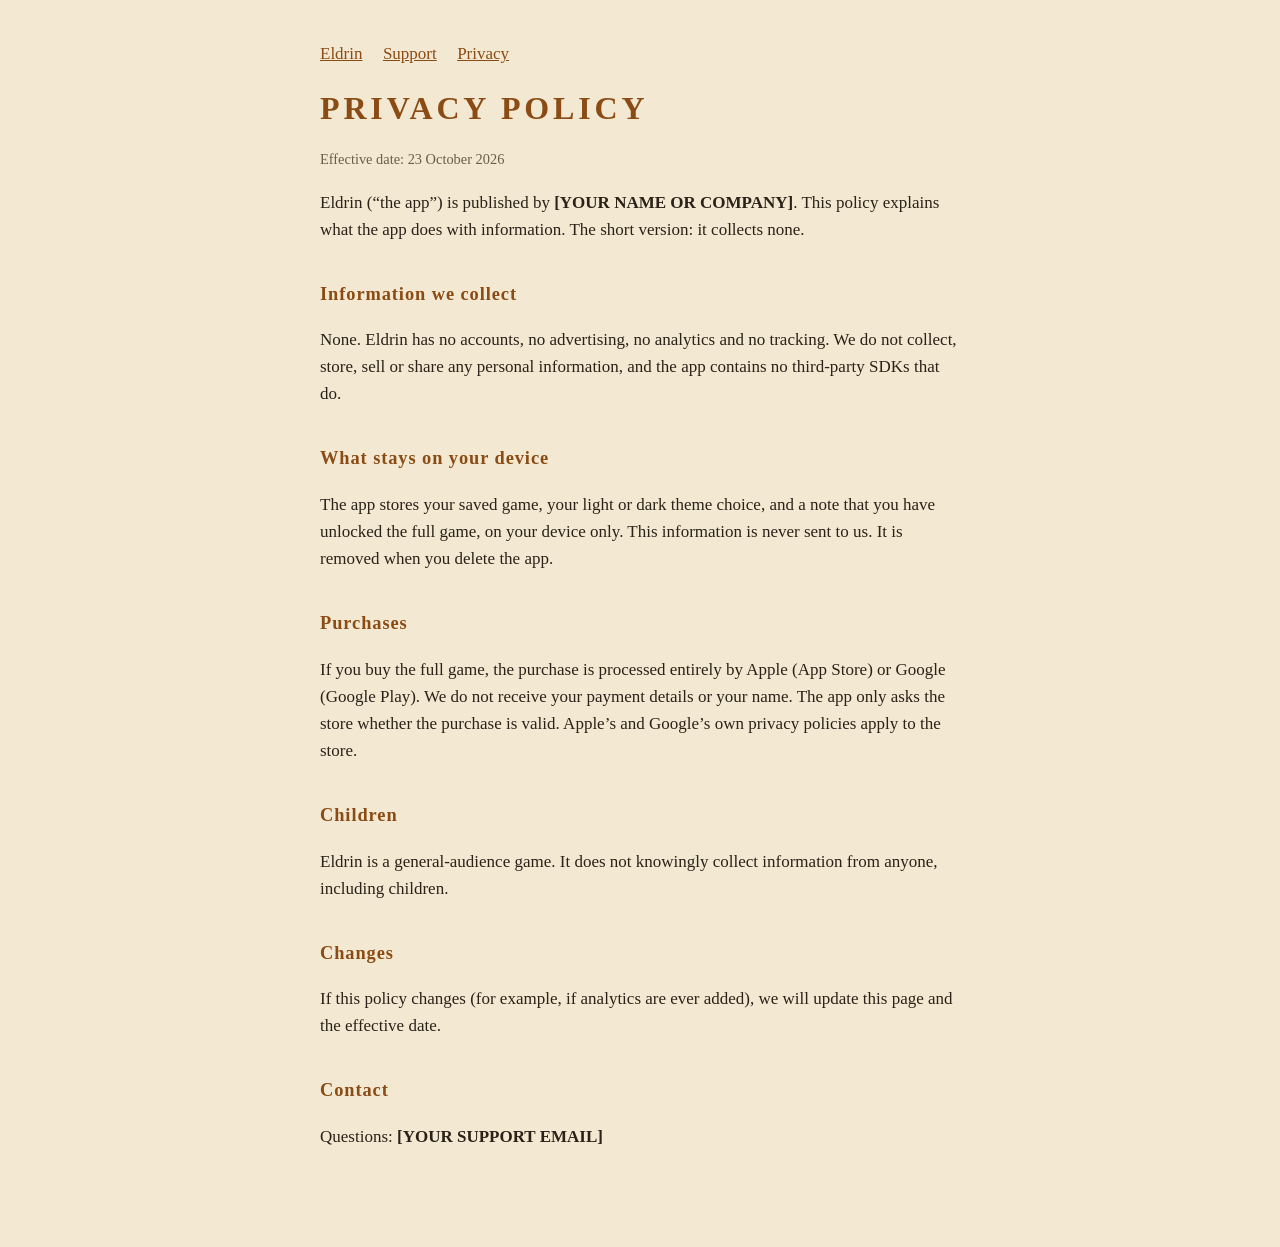
==== docs/privacy.html @ 355b9fa0 "Add store submission kit Listing copy for the App Store and Google Play (within character limits), a" ====
<!doctype html>
<html lang="en">
<head>
<meta charset="utf-8">
<meta name="viewport" content="width=device-width, initial-scale=1">
<title>Eldrin Privacy Policy</title>
<link rel="stylesheet" href="style.css">
</head>
<body>
<main>
<nav><a href="index.html">Eldrin</a><a href="support.html">Support</a><a href="privacy.html">Privacy</a></nav>
<h1>Privacy Policy</h1>
<p class="muted">Effective date: 23 October 2026</p>
<p>Eldrin (&ldquo;the app&rdquo;) is published by <strong>[YOUR NAME OR COMPANY]</strong>. This policy explains what the app does with information. The short version: it collects none.</p>
<h2>Information we collect</h2>
<p>None. Eldrin has no accounts, no advertising, no analytics and no tracking. We do not collect, store, sell or share any personal information, and the app contains no third-party SDKs that do.</p>
<h2>What stays on your device</h2>
<p>The app stores your saved game, your light or dark theme choice, and a note that you have unlocked the full game, on your device only. This information is never sent to us. It is removed when you delete the app.</p>
<h2>Purchases</h2>
<p>If you buy the full game, the purchase is processed entirely by Apple (App Store) or Google (Google Play). We do not receive your payment details or your name. The app only asks the store whether the purchase is valid. Apple&rsquo;s and Google&rsquo;s own privacy policies apply to the store.</p>
<h2>Children</h2>
<p>Eldrin is a general-audience game. It does not knowingly collect information from anyone, including children.</p>
<h2>Changes</h2>
<p>If this policy changes (for example, if analytics are ever added), we will update this page and the effective date.</p>
<h2>Contact</h2>
<p>Questions: <strong>[YOUR SUPPORT EMAIL]</strong></p>
</main>
</body>
</html>
---- docs/style.css ----
:root { --bg: #0e1116; --ink: #e6d8b5; --accent: #f0a93b; --muted: #a89f86; }
@media (prefers-color-scheme: light) {
  :root { --bg: #f3e9d2; --ink: #2b2118; --accent: #8a4b14; --muted: #6b5d4a; }
}
* { box-sizing: border-box; }
body { margin: 0; background: var(--bg); color: var(--ink); font: 17px/1.6 Georgia, "Times New Roman", serif; }
main { max-width: 680px; margin: 0 auto; padding: 40px 20px 80px; }
h1 { font: 700 2rem/1.2 "Cinzel", Georgia, serif; letter-spacing: .12em; text-transform: uppercase; color: var(--accent); }
h2 { margin-top: 2em; font-size: 1.15rem; letter-spacing: .05em; color: var(--accent); }
a { color: var(--accent); }
.muted { color: var(--muted); font-size: .9rem; }
nav a { margin-right: 1.2em; }
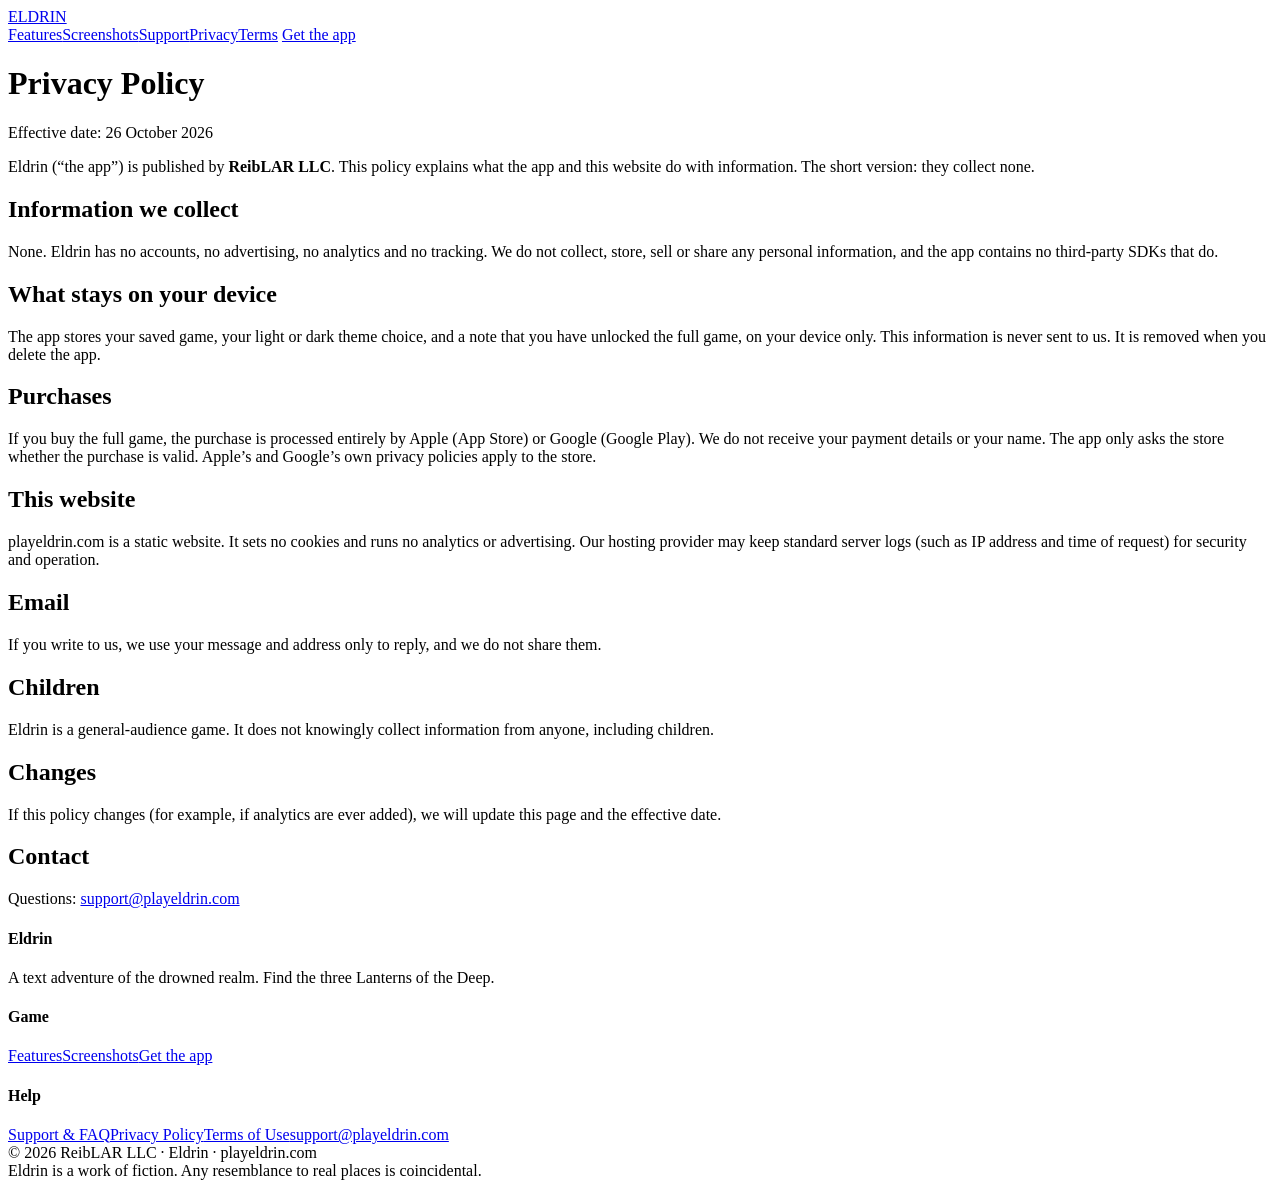
==== commit 5ea3978c: "Apache clean URLs, Android release signing, extra iPhone screenshot sizes - docs/.htaccess: extensio" ====
--- a/docs/privacy.html
+++ b/docs/privacy.html
@@ -4,26 +4,51 @@
 <meta charset="utf-8">
 <meta name="viewport" content="width=device-width, initial-scale=1">
 <title>Eldrin Privacy Policy</title>
-<link rel="stylesheet" href="style.css">
+<meta name="description" content="Eldrin collects no personal information. Read the full privacy policy.">
+<meta property="og:title" content="Eldrin Privacy Policy">
+<meta property="og:description" content="Eldrin collects no personal information. Read the full privacy policy.">
+<meta property="og:image" content="https://playeldrin.com/img/icon.png">
+<link rel="canonical" href="https://playeldrin.com/privacy">
+<link rel="icon" href="/favicon.png">
+<link rel="apple-touch-icon" href="/apple-touch-icon.png">
+<link rel="stylesheet" href="/style.css">
 </head>
 <body>
-<main>
-<nav><a href="index.html">Eldrin</a><a href="support.html">Support</a><a href="privacy.html">Privacy</a></nav>
+<header class="site"><div class="wrap">
+<a class="logo" href="/"><img src="/img/icon.png" alt="">ELDRIN</a>
+<nav class="main">
+<a href="/#features">Features</a><a href="/#screenshots">Screenshots</a><a href="/support">Support</a><a href="/privacy">Privacy</a><a href="/terms">Terms</a>
+<a class="btn" href="/#get">Get the app</a>
+</nav>
+</div></header>
+<main class="doc">
 <h1>Privacy Policy</h1>
-<p class="muted">Effective date: 23 October 2026</p>
-<p>Eldrin (&ldquo;the app&rdquo;) is published by <strong>[YOUR NAME OR COMPANY]</strong>. This policy explains what the app does with information. The short version: it collects none.</p>
+<p class="muted">Effective date: 26 October 2026</p>
+<p>Eldrin (&ldquo;the app&rdquo;) is published by <strong>ReibLAR LLC</strong>. This policy explains what the app and this website do with information. The short version: they collect none.</p>
 <h2>Information we collect</h2>
 <p>None. Eldrin has no accounts, no advertising, no analytics and no tracking. We do not collect, store, sell or share any personal information, and the app contains no third-party SDKs that do.</p>
 <h2>What stays on your device</h2>
 <p>The app stores your saved game, your light or dark theme choice, and a note that you have unlocked the full game, on your device only. This information is never sent to us. It is removed when you delete the app.</p>
 <h2>Purchases</h2>
 <p>If you buy the full game, the purchase is processed entirely by Apple (App Store) or Google (Google Play). We do not receive your payment details or your name. The app only asks the store whether the purchase is valid. Apple&rsquo;s and Google&rsquo;s own privacy policies apply to the store.</p>
+<h2>This website</h2>
+<p>playeldrin.com is a static website. It sets no cookies and runs no analytics or advertising. Our hosting provider may keep standard server logs (such as IP address and time of request) for security and operation.</p>
+<h2>Email</h2>
+<p>If you write to us, we use your message and address only to reply, and we do not share them.</p>
 <h2>Children</h2>
 <p>Eldrin is a general-audience game. It does not knowingly collect information from anyone, including children.</p>
 <h2>Changes</h2>
 <p>If this policy changes (for example, if analytics are ever added), we will update this page and the effective date.</p>
 <h2>Contact</h2>
-<p>Questions: <strong>[YOUR SUPPORT EMAIL]</strong></p>
+<p>Questions: <a href="mailto:support@playeldrin.com">support@playeldrin.com</a></p>
 </main>
+<footer class="site"><div class="wrap">
+<div class="cols">
+<div><h4>Eldrin</h4><p>A text adventure of the drowned realm. Find the three Lanterns of the Deep.</p></div>
+<div><h4>Game</h4><a href="/#features">Features</a><a href="/#screenshots">Screenshots</a><a href="/#get">Get the app</a></div>
+<div><h4>Help</h4><a href="/support">Support &amp; FAQ</a><a href="/privacy">Privacy Policy</a><a href="/terms">Terms of Use</a><a href="mailto:support@playeldrin.com">support@playeldrin.com</a></div>
+</div>
+<div class="fine">&copy; 2026 ReibLAR LLC &middot; Eldrin &middot; playeldrin.com<br>Eldrin is a work of fiction. Any resemblance to real places is coincidental.</div>
+</div></footer>
 </body>
 </html>
